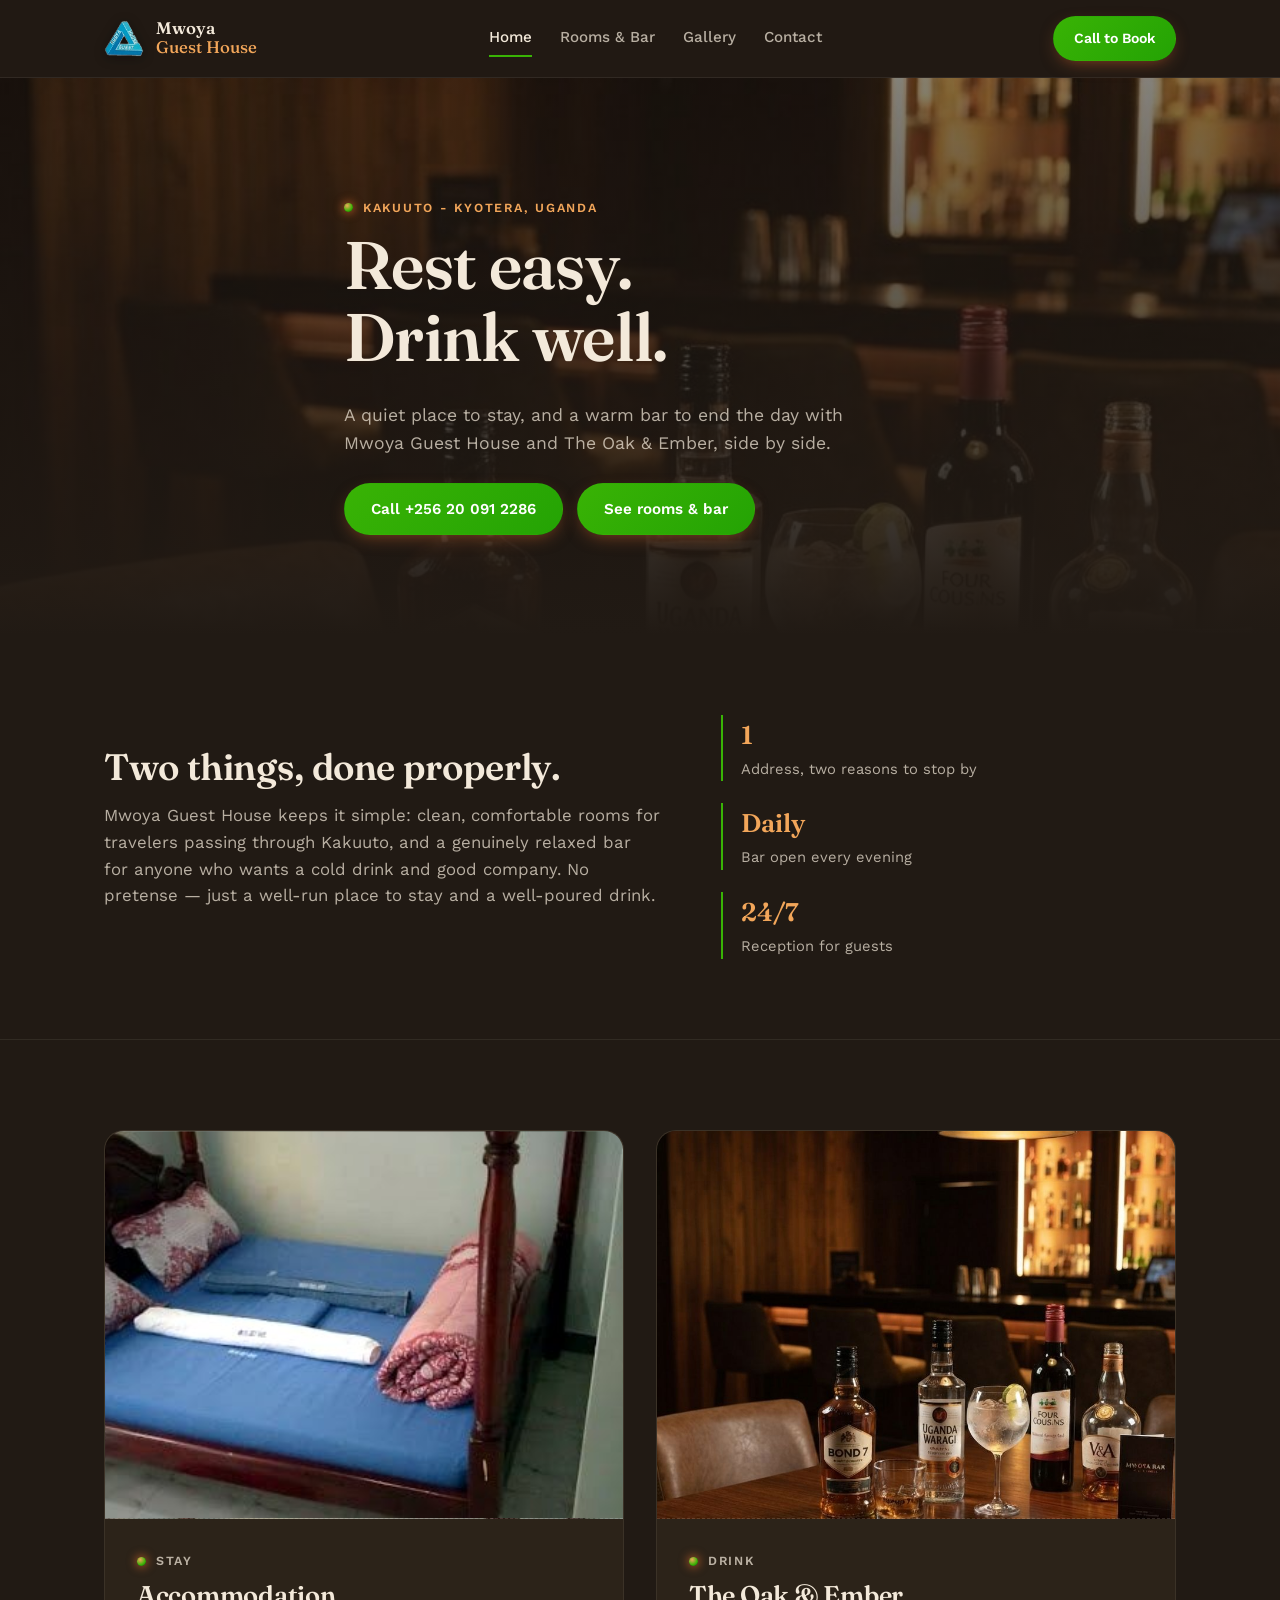
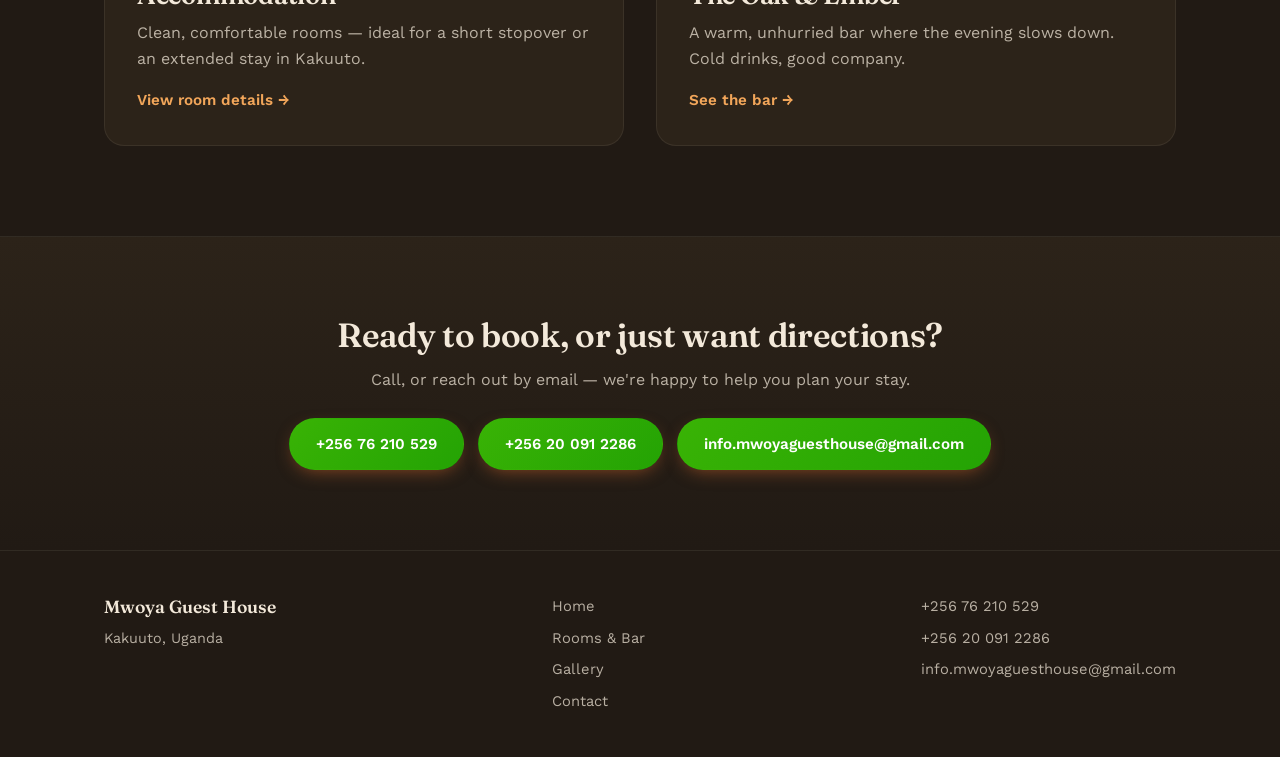
==== index.html @ 10759b81 "Initial commit via Netlify [skip ci]" ====
<!DOCTYPE html>
<html lang="en">
<head>
<meta charset="UTF-8">
<meta name="viewport" content="width=device-width, initial-scale=1.0">
<title>Mwoya Guest House &amp; The Oak &amp; Ember Bar — Kakuuto, Uganda</title>
<meta name="description" content="Comfortable rooms and a warm bar experience in Kakuuto, Uganda. Book a room or stop by The Oak & Ember bar.">
<link rel="preconnect" href="https://fonts.googleapis.com">
<link rel="preconnect" href="https://fonts.gstatic.com" crossorigin>
<link href="https://fonts.googleapis.com/css2?family=Fraunces:opsz,wght@9..144,400;9..144,500;9..144,600;9..144,700&family=Work+Sans:wght@400;500;600&display=swap" rel="stylesheet">
<link rel="icon" href="images/favicon.png" type="image/png">
<link rel="stylesheet" href="style.css">
</head>
<body>

<header class="site-header">
  <div class="wrap header-inner">
    <a class="brand" href="index.html">
      <span class="brand-mark"><img src="images/logo.png" alt="Mwoya Guest House logo"></span>
      <span class="brand-text">Mwoya<br><em>Guest House</em></span>
    </a>
    <nav class="main-nav" aria-label="Primary">
      <a href="index.html" class="active">Home</a>
      <a href="services.html">Rooms &amp; Bar</a>
      <a href="gallery.html">Gallery</a>
      <a href="contact.html">Contact</a>
    </nav>
    <a class="btn btn-ember nav-cta" href="tel:+256200912286">Call to Book</a>
  </div>
</header>

<main>
  <!-- HERO -->
  <section class="hero">
    <div class="hero-media" id="hero-photo" style="background-image:url('images/bar.jpg'); background-size:cover; background-position:center;">
    </div>
    <div class="wrap hero-content">
      <p class="eyebrow">Kakuuto - Kyotera, Uganda</p>
      <h1>Rest easy.<br>Drink well.</h1>
      <p class="hero-sub">A quiet place to stay, and a warm bar to end the day with  Mwoya Guest House and The Oak &amp; Ember, side by side.</p>
      <div class="hero-actions">
        <a class="btn btn-ember" href="tel: +256200912286">Call +256 20 091 2286</a>
        <a class="btn btn-ember" href="services.html">See rooms &amp; bar</a>
      </div>
    </div>
  </section>

  <!-- INTRO STRIP -->
  <section class="intro">
    <div class="wrap intro-grid">
      <div class="intro-copy">
        <h2>Two things, done properly.</h2>
        <p>Mwoya Guest House keeps it simple: clean, comfortable rooms for travelers passing through Kakuuto, and a genuinely relaxed bar for anyone who wants a cold drink and good company. No pretense — just a well-run place to stay and a well-poured drink.</p>
      </div>
      <div class="intro-stats">
        <div class="stat">
          <span class="stat-num">1</span>
          <span class="stat-label">Address, two reasons to stop by</span>
        </div>
        <div class="stat">
          <span class="stat-num">Daily</span>
          <span class="stat-label">Bar open every evening</span>
        </div>
        <div class="stat">
          <span class="stat-num">24/7</span>
          <span class="stat-label">Reception for guests</span>
        </div>
      </div>
    </div>
  </section>

  <!-- TWO PILLARS -->
  <section class="pillars">
    <div class="wrap pillars-grid">
      <article class="pillar-card">
        <div class="pillar-media" id="room-photo" style="background-image:url('images/room-bed-1.jpg'); background-size:cover; background-position:center;">
        </div>
        <div class="pillar-body">
          <p class="eyebrow">Stay</p>
          <h3>Accommodation</h3>
          <p>Clean, comfortable rooms — ideal for a short stopover or an extended stay in Kakuuto.</p>
          <a class="text-link" href="services.html#rooms">View room details →</a>
        </div>
      </article>
      <article class="pillar-card">
        <div class="pillar-media" id="bar-photo" style="background-image:url('images/bar.jpg'); background-size:cover; background-position:center;">
        </div>
        <div class="pillar-body">
          <p class="eyebrow">Drink</p>
          <h3>The Oak &amp; Ember</h3>
          <p>A warm, unhurried bar where the evening slows down. Cold drinks, good company.</p>
          <a class="text-link" href="services.html#bar">See the bar →</a>
        </div>
      </article>
    </div>
  </section>

  <!-- CONTACT CTA -->
  <section class="cta-band">
    <div class="wrap cta-inner">
      <h2>Ready to book, or just want directions?</h2>
      <p>Call, or reach out by email — we're happy to help you plan your stay.</p>
      <div class="hero-actions">
        <a class="btn btn-ember" href="+25676210529">+256 76 210 529</a>
        <a class="btn btn-ember" href="tel:+256200912286">+256 20 091 2286</a>
        <a class="btn btn-ember" href="mailto:info.mwoyaguesthouse@gmail.com">info.mwoyaguesthouse@gmail.com</a>
      </div>
    </div>
  </section>
</main>

<footer class="site-footer">
  <div class="wrap footer-inner">
    <div>
      <span class="brand-text small">Mwoya Guest House</span>
      <p>Kakuuto, Uganda</p>
    </div>
    <div class="footer-links">
      <a href="index.html">Home</a>
      <a href="services.html">Rooms &amp; Bar</a>
      <a href="gallery.html">Gallery</a>
      <a href="contact.html">Contact</a>
    </div>
    <div class="footer-contact">
      <a href="+25676210529">+256 76 210 529</a>
      <a href="tel:+256200912286">+256 20 091 2286</a>
      <a href="mailto:info.mwoyaguesthouse@gmail.com">info.mwoyaguesthouse@gmail.com</a>
    </div>
  </div>
</footer>

</body>
</html>
---- style.css ----
/* ============================================================
   MWOYA GUEST HOUSE — design tokens
   Palette:
     --oak-900  #211A14  deep oak bark (background)
     --oak-800  #2C2319  panel background
     --oak-700  #4A3A29  wood mid-tone (borders/rules)
     --ember    #E36F30  ember glow accent
     --ember-2  #F2A65A  ember highlight (gradient end)
     --moss     #6B7A55  Ugandan hillside green (secondary accent)
     --cream    #F3E9DA  primary text on dark
     --cream-70 rgba(243,233,218,.7) muted text
   Type:
     Display: 'Fraunces' (warm, literary serif — carries the "guest house" warmth)
     Body/UI: 'Work Sans' (clean, humanist, legible at small sizes)
   Signature element:
     The "ember" glow — a small radial-gradient dot that appears beside
     eyebrows and section markers, echoing "The Oak & Ember" name directly.
   ============================================================ */

:root{
  --oak-900:#211A14;
  --oak-800:#2C2319;
  --oak-700:#4A3A29;
  --ember:#39b305;
  --ember-2:#F2A65A;
  --moss:#6B7A55;
  --cream:#F3E9DA;
  --cream-70:rgba(243,233,218,.72);
  --radius:14px;
}

*,*::before,*::after{box-sizing:border-box;}
html{scroll-behavior:smooth;}
body{
  margin:0;
  background:var(--oak-900);
  color:var(--cream);
  font-family:'Work Sans', sans-serif;
  font-size:16px;
  line-height:1.6;
  -webkit-font-smoothing:antialiased;
}
h1,h2,h3{
  font-family:'Fraunces', serif;
  font-weight:600;
  line-height:1.08;
  margin:0 0 .4em;
  letter-spacing:-0.01em;
}
p{margin:0 0 1em;}
a{color:inherit;}
img{max-width:100%;display:block;}
.wrap{max-width:1120px;margin:0 auto;padding:0 24px;}

/* reduced motion */
@media (prefers-reduced-motion: reduce){
  *{animation:none !important; transition:none !important;}
}

/* ---------- eyebrow / ember signature ---------- */
.eyebrow{
  display:flex;
  align-items:center;
  gap:10px;
  font-family:'Work Sans', sans-serif;
  font-size:.78rem;
  letter-spacing:.14em;
  text-transform:uppercase;
  color:var(--ember-2);
  margin:0 0 .9em;
  font-weight:600;
}
.eyebrow::before{
  content:"";
  width:9px;height:9px;border-radius:50%;
  background:radial-gradient(circle at 35% 30%, var(--ember-2), var(--ember) 60%, transparent 100%);
  box-shadow:0 0 8px 2px rgba(227,111,48,.55);
  flex-shrink:0;
}

/* ---------- buttons ---------- */
.btn{
  display:inline-flex;
  align-items:center;
  gap:8px;
  padding:13px 26px;
  border-radius:999px;
  font-family:'Work Sans', sans-serif;
  font-weight:600;
  font-size:.95rem;
  text-decoration:none;
  transition:transform .15s ease, box-shadow .15s ease, background .15s ease;
  border:1px solid transparent;
}
.btn:focus-visible{outline:2px solid var(--ember-2); outline-offset:3px;}
.btn-ember{
  background:linear-gradient(135deg, var(--ember), #24a304);
  color:#fff;
  box-shadow:0 6px 18px -6px rgba(227,111,48,.55);
}
.btn-ember:hover{transform:translateY(-1px); box-shadow:0 10px 22px -6px rgba(227,111,48,.7);}
.btn-ghost{
  background:transparent;
  border-color:rgba(243,233,218,.35);
  color:var(--cream);
}
.btn-ghost:hover{border-color:var(--cream); background:rgba(243,233,218,.06);}
.text-link{
  color:var(--ember-2);
  text-decoration:none;
  font-weight:600;
  font-size:.95rem;
  border-bottom:1px solid transparent;
}
.text-link:hover{border-bottom-color:var(--ember-2);}

/* ---------- header ---------- */
.site-header{
  position:sticky; top:0; z-index:50;
  background:rgba(33,26,20,.88);
  backdrop-filter:blur(8px);
  border-bottom:1px solid rgba(243,233,218,.08);
}
.header-inner{
  display:flex; align-items:center; justify-content:space-between;
  padding:16px 24px;
  gap:20px;
}
.brand{display:flex; align-items:center; gap:12px; text-decoration:none; color:var(--cream);}
.brand-mark{
  width:40px;height:40px;
  flex-shrink:0;
  display:flex; align-items:center; justify-content:center;
  filter:drop-shadow(0 2px 6px rgba(0,0,0,.35));
}
.brand-mark img{width:100%; height:100%; object-fit:contain; display:block;}
.brand-text{font-family:'Fraunces', serif; font-size:1.05rem; line-height:1.15; font-weight:600;}
.brand-text em{font-style:normal; color:var(--ember-2); font-weight:500;}
.brand-text.small{font-size:1.1rem;}
.main-nav{display:flex; gap:28px;}
.main-nav a{
  text-decoration:none; color:var(--cream-70); font-size:.95rem; font-weight:500;
  padding:6px 0; border-bottom:2px solid transparent;
}
.main-nav a:hover, .main-nav a.active{color:var(--cream); border-bottom-color:var(--ember);}
.nav-cta{padding:10px 20px; font-size:.88rem;}

@media (max-width:820px){
  .main-nav{display:none;}
  .nav-cta{padding:9px 16px; font-size:.82rem;}
}

/* ---------- placeholder media blocks ---------- */
.placeholder-label{
  color:rgba(243,233,218,.55);
  font-size:.85rem;
  text-align:center;
  line-height:1.5;
  padding:20px;
  font-family:'Work Sans', sans-serif;
}
.placeholder-label small{opacity:.7; font-size:.78rem;}
[id^="hero-photo"],[id^="room-photo"],[id^="bar-photo"],[id^="g"],[id^="map-placeholder"]{
  display:flex; align-items:center; justify-content:center;
  background:
    repeating-linear-gradient(135deg, rgba(243,233,218,.05) 0 10px, transparent 10px 20px),
    linear-gradient(160deg, var(--oak-800), var(--oak-900));
  border:1px dashed rgba(243,233,218,.22);
  border-radius:var(--radius);
}

/* ---------- hero ---------- */
.hero{position:relative; overflow:hidden;}
.hero-media{
  position:absolute; inset:0;
  margin:0; border-radius:0; border:none;
}
.hero-content{
  position:relative; z-index:2;
  padding:120px 24px 100px;
  max-width:640px;
}
.hero::after{
  content:"";
  position:absolute; inset:0;
  background:linear-gradient(180deg, rgba(33,26,20,.55) 0%, rgba(33,26,20,.88) 78%, var(--oak-900) 100%);
  z-index:1;
}
.hero h1{font-size:clamp(2.6rem, 5.5vw, 4.2rem); color:var(--cream);}
.hero-sub{font-size:1.1rem; color:var(--cream-70); max-width:520px;}
.hero-actions{display:flex; gap:14px; flex-wrap:wrap; margin-top:1.6em;}

/* ---------- intro strip ---------- */
.intro{padding:80px 0; border-bottom:1px solid rgba(243,233,218,.08);}
.intro-grid{display:grid; grid-template-columns:1.1fr .9fr; gap:60px; align-items:center;}
.intro-copy h2{font-size:clamp(1.7rem,3vw,2.3rem);}
.intro-copy p{color:var(--cream-70); font-size:1.05rem;}
.intro-stats{display:grid; gap:22px;}
.stat{border-left:2px solid var(--ember); padding-left:18px;}
.stat-num{display:block; font-family:'Fraunces', serif; font-size:1.6rem; color:var(--ember-2); font-weight:600;}
.stat-label{color:var(--cream-70); font-size:.92rem;}
@media (max-width:820px){.intro-grid{grid-template-columns:1fr; gap:36px;}}

/* ---------- pillars ---------- */
.pillars{padding:90px 0;}
.pillars-grid{display:grid; grid-template-columns:1fr 1fr; gap:32px;}
.pillar-card{
  background:var(--oak-800);
  border-radius:20px;
  overflow:hidden;
  border:1px solid rgba(243,233,218,.07);
}
.pillar-media{aspect-ratio:4/3; border-radius:0; border:none; border-bottom:1px dashed rgba(243,233,218,.15);}
.pillar-media-ember{
  background:
    repeating-linear-gradient(135deg, rgba(227,111,48,.08) 0 10px, transparent 10px 20px),
    linear-gradient(160deg, #33241a, var(--oak-900));
}
.pillar-body{padding:32px;}
.pillar-body h3{font-size:1.6rem;}
.pillar-body p{color:var(--cream-70);}
@media (max-width:820px){.pillars-grid{grid-template-columns:1fr;}}

/* ---------- cta band ---------- */
.cta-band{
  padding:80px 0;
  background:linear-gradient(180deg, var(--oak-800), var(--oak-900));
  border-top:1px solid rgba(243,233,218,.08);
  text-align:center;
}
.cta-inner h2{font-size:clamp(1.6rem,3vw,2.1rem);}
.cta-inner p{color:var(--cream-70);}
.cta-inner .hero-actions{justify-content:center;}

/* ---------- page header (inner pages) ---------- */
.page-header{padding:70px 0 30px;}
.page-header h1{font-size:clamp(2.1rem,4vw,3rem);}
.page-header-sub{color:var(--cream-70);}

/* ---------- detail sections (services page) ---------- */
.detail-section{padding:50px 0 90px;}
.detail-section-alt{background:var(--oak-800); padding:90px 0;}
.detail-grid{display:grid; grid-template-columns:1fr 1fr; gap:56px; align-items:center;}
.detail-grid-reverse .detail-media{order:2;}
.detail-media{aspect-ratio:4/3;}
.detail-media-ember{
  background:
    repeating-linear-gradient(135deg, rgba(227,111,48,.08) 0 10px, transparent 10px 20px),
    linear-gradient(160deg, #33241a, var(--oak-900));
}
.detail-copy h2{font-size:clamp(1.8rem,3vw,2.4rem);}
.detail-copy p{color:var(--cream-70);}
.feature-list{list-style:none; padding:0; margin:0 0 1.4em; display:grid; gap:10px;}
.feature-list li{
  color:var(--cream-70);
  padding-left:22px;
  position:relative;
  font-size:.97rem;
}
.feature-list li::before{
  content:"";
  position:absolute; left:0; top:.55em;
  width:8px; height:8px; border-radius:50%;
  background:var(--moss);
}
.price-line{font-size:1.05rem; margin-bottom:1.4em;}
.price-line strong{color:var(--ember-2);}
@media (max-width:820px){
  .detail-grid{grid-template-columns:1fr; gap:32px;}
  .detail-grid-reverse .detail-media{order:0;}
}

/* ---------- gallery ---------- */
.gallery-section{padding:20px 0 90px;}
.gallery-grid{
  display:grid;
  grid-template-columns:repeat(3, 1fr);
  grid-auto-rows:220px;
  gap:18px;
}
.gallery-item-tall{grid-row:span 2;}
.gallery-item-wide{grid-column:span 2;}
.gallery-note{color:var(--cream-70); font-size:.9rem; margin-top:24px; text-align:center;}
@media (max-width:820px){
  .gallery-grid{grid-template-columns:1fr 1fr; grid-auto-rows:180px;}
  .gallery-item-tall{grid-row:span 1;}
  .gallery-item-wide{grid-column:span 2;}
}
@media (max-width:520px){
  .gallery-grid{grid-template-columns:1fr;}
  .gallery-item-wide{grid-column:span 1;}
}

/* ---------- contact ---------- */
.contact-section{padding:20px 0 100px;}
.contact-grid{display:grid; grid-template-columns:1fr 1fr; gap:56px;}
.contact-info h2{font-size:1.7rem;}
.contact-list{display:grid; gap:24px; margin:1.6em 0 0;}
.contact-list dt{font-family:'Fraunces', serif; color:var(--ember-2); font-size:1rem; margin-bottom:2px;}
.contact-list dd{margin:0; color:var(--cream-70);}
.contact-list a{color:var(--cream); text-decoration:none; border-bottom:1px solid rgba(243,233,218,.3);}
.contact-list a:hover{border-bottom-color:var(--cream);}
.muted{color:rgba(243,233,218,.5); font-size:.9rem;}
.contact-map{min-height:340px;}
@media (max-width:820px){.contact-grid{grid-template-columns:1fr; gap:36px;}}

/* ---------- footer ---------- */
.site-footer{padding:44px 0; border-top:1px solid rgba(243,233,218,.08);}
.footer-inner{
  display:flex; flex-wrap:wrap; gap:24px;
  align-items:flex-start; justify-content:space-between;
}
.footer-inner p{color:var(--cream-70); font-size:.9rem; margin:6px 0 0;}
.footer-links, .footer-contact{display:flex; flex-direction:column; gap:8px;}
.footer-links a, .footer-contact a{
  color:var(--cream-70); text-decoration:none; font-size:.92rem;
}
.footer-links a:hover, .footer-contact a:hover{color:var(--cream);}
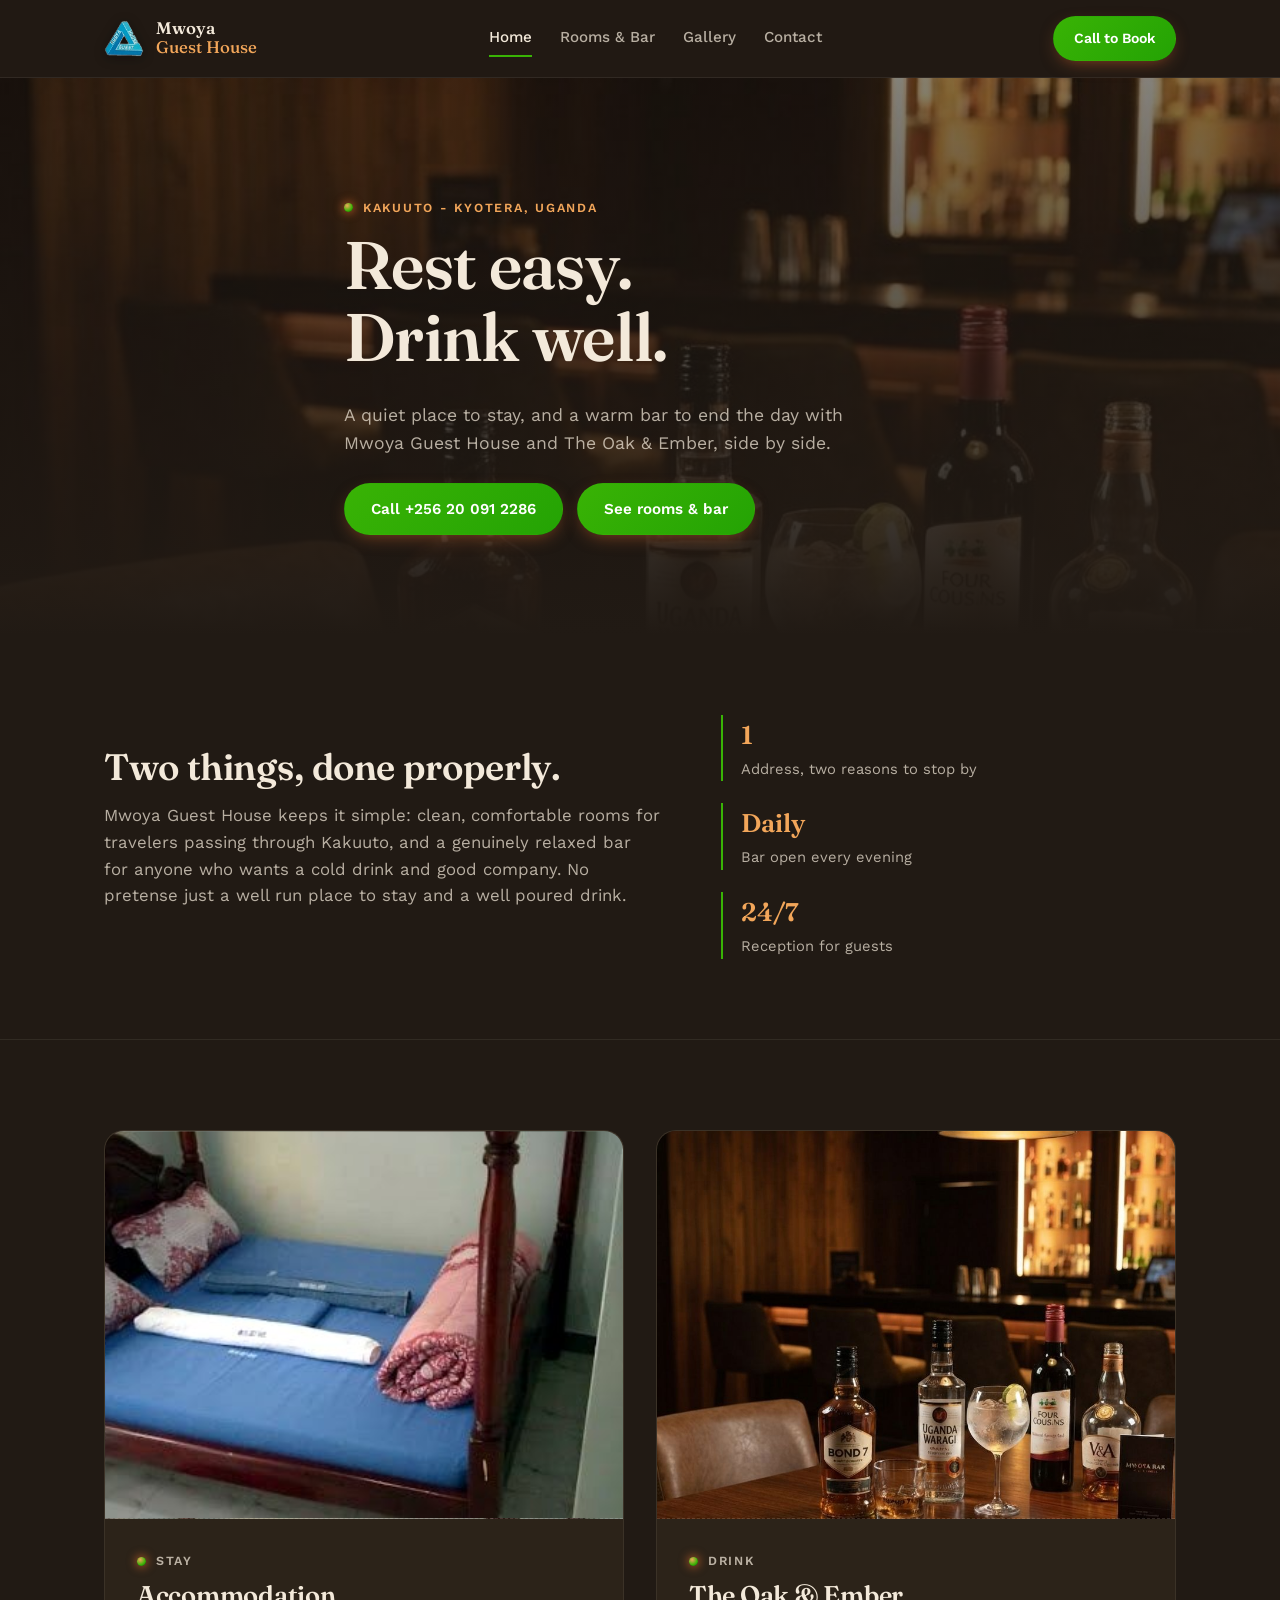
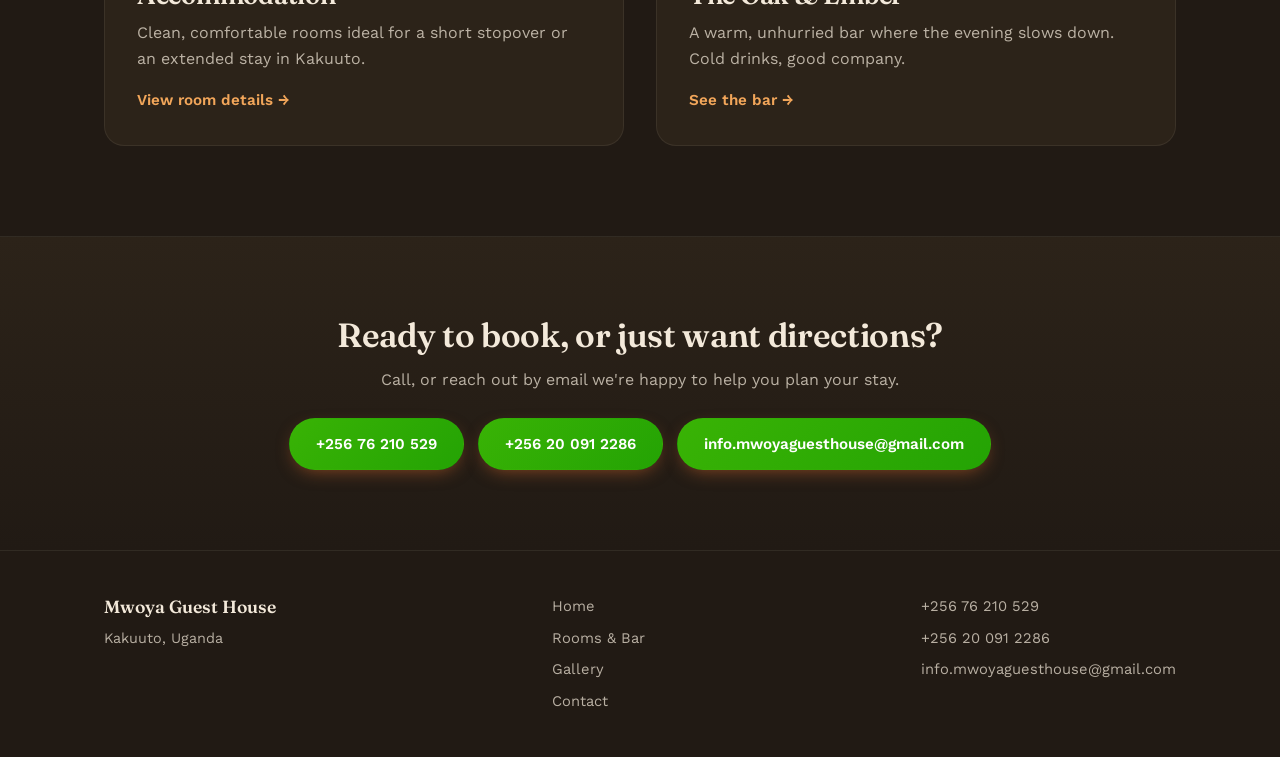
==== commit 0a13a883: "Update index.html" ====
--- a/index.html
+++ b/index.html
@@ -3,7 +3,7 @@
 <head>
 <meta charset="UTF-8">
 <meta name="viewport" content="width=device-width, initial-scale=1.0">
-<title>Mwoya Guest House &amp; The Oak &amp; Ember Bar — Kakuuto, Uganda</title>
+<title>Mwoya Guest House &amp; The Oak &amp; Ember Bar Kakuuto, Uganda</title>
 <meta name="description" content="Comfortable rooms and a warm bar experience in Kakuuto, Uganda. Book a room or stop by The Oak & Ember bar.">
 <link rel="preconnect" href="https://fonts.googleapis.com">
 <link rel="preconnect" href="https://fonts.gstatic.com" crossorigin>
@@ -50,7 +50,7 @@
     <div class="wrap intro-grid">
       <div class="intro-copy">
         <h2>Two things, done properly.</h2>
-        <p>Mwoya Guest House keeps it simple: clean, comfortable rooms for travelers passing through Kakuuto, and a genuinely relaxed bar for anyone who wants a cold drink and good company. No pretense — just a well-run place to stay and a well-poured drink.</p>
+        <p>Mwoya Guest House keeps it simple: clean, comfortable rooms for travelers passing through Kakuuto, and a genuinely relaxed bar for anyone who wants a cold drink and good company. No pretense just a well run place to stay and a well poured drink.</p>
       </div>
       <div class="intro-stats">
         <div class="stat">
@@ -78,7 +78,7 @@
         <div class="pillar-body">
           <p class="eyebrow">Stay</p>
           <h3>Accommodation</h3>
-          <p>Clean, comfortable rooms — ideal for a short stopover or an extended stay in Kakuuto.</p>
+          <p>Clean, comfortable rooms  ideal for a short stopover or an extended stay in Kakuuto.</p>
           <a class="text-link" href="services.html#rooms">View room details →</a>
         </div>
       </article>
@@ -99,7 +99,7 @@
   <section class="cta-band">
     <div class="wrap cta-inner">
       <h2>Ready to book, or just want directions?</h2>
-      <p>Call, or reach out by email — we're happy to help you plan your stay.</p>
+      <p>Call, or reach out by email  we're happy to help you plan your stay.</p>
       <div class="hero-actions">
         <a class="btn btn-ember" href="+25676210529">+256 76 210 529</a>
         <a class="btn btn-ember" href="tel:+256200912286">+256 20 091 2286</a>
